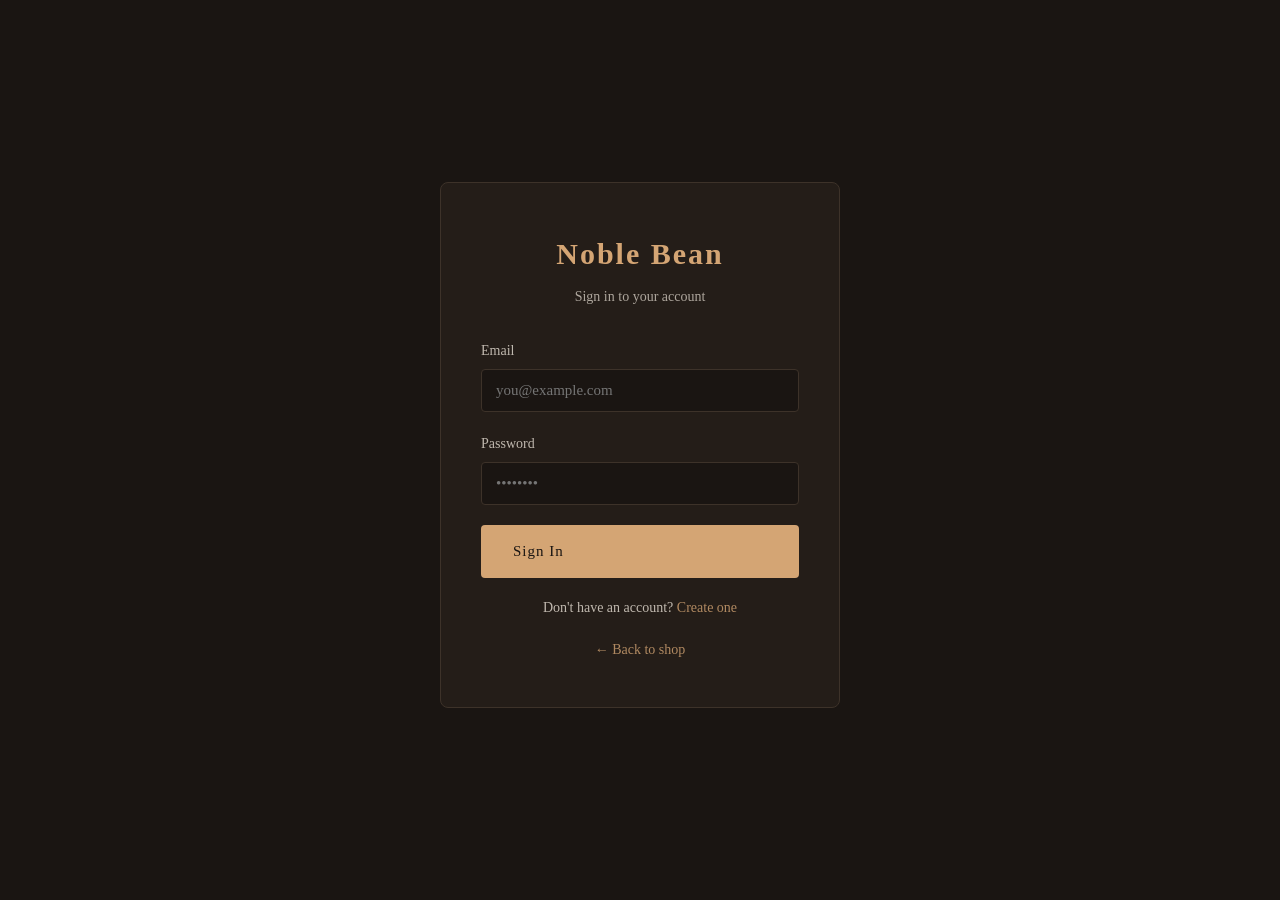
==== signin.html @ f36233e4 "Add files via upload" ====
<!DOCTYPE html>
<html lang="en">
<head>
    <meta charset="UTF-8">
    <meta name="viewport" content="width=device-width, initial-scale=1.0">
    <title>Sign In | Noble Bean</title>
    <link rel="stylesheet" href="style.css">
</head>
<body>

    <div class="auth-wrapper">
        <div class="auth-box">
            <h1>Noble Bean</h1>
            <p class="auth-sub">Sign in to your account</p>

            <form class="auth-form">
                <label for="email">Email</label>
                <input type="email" id="email" placeholder="you@example.com">

                <label for="password">Password</label>
                <input type="password" id="password" placeholder="••••••••">

                                <a href="account.html" class="btn full-width">Sign In</a>
            </form>

            <p class="auth-footer">
                Don't have an account? <a href="#">Create one</a>
            </p>
            <p class="auth-footer">
                <a href="index.html">← Back to shop</a>
            </p>
        </div>
    </div>

</body>
</html>
---- style.css ----
* {
    margin: 0;
    padding: 0;
    box-sizing: border-box;
}

body {
    font-family: Georgia, serif;
    background-color: #1a1512;
    color: #e8e0d5;
    line-height: 1.7;
    padding: 40px 20px;
}

header {
    text-align: center;
    padding-bottom: 40px;
    border-bottom: 1px solid #3d3229;
    max-width: 900px;
    margin: 0 auto 60px auto;
}

header h1 {
    font-size: 42px;
    letter-spacing: 3px;
    color: #d4a574;
}

.tagline {
    font-size: 15px;
    letter-spacing: 1px;
    opacity: 0.7;
}

section {
    max-width: 900px;
    margin: 0 auto 70px auto;
}

h2 {
    font-size: 28px;
    color: #d4a574;
    margin-bottom: 20px;
}

.hero {
    text-align: center;
    background-image: linear-gradientrgba(26, 21, 18, 0.75), rgba(26, 21, 18, 0.75), url('images/coffee-3.jpg');
    background-size: cover;
    background-position: center;
    border-radius: 8px;
    padding: 60px 30px;
}


.hero p {
    max-width: 600px;
    margin: 0 auto 30px auto;
}

.btn {
    display: inline-block;
    background-color: #d4a574;
    color: #1a1512;
    padding: 14px 32px;
    text-decoration: none;
    letter-spacing: 1px;
    border-radius: 4px;
}

.btn:hover {
    background-color: #e8c9a0;
}

.product-grid {
.product-grid {
    display: flex;
    gap: 20px;
    flex-wrap: wrap;
}

.card {
    flex: 1;
    min-width: 240px;
    background-color: #241d18;
    border: 1px solid #3d3229;
    border-radius: 6px;
    overflow: hidden;
}

.card img {
    width: 100%;
    height: 140px;
    object-fit: cover;
    object-position: center;
    display: block;
}

.card-body {
    padding: 24px;
}
    padding: 24px;
}


.card h3 {
    color: #d4a574;
    margin-bottom: 10px;
}

.price {
  .card h3 {
    color: #d4a574;
    margin-bottom: 10px;
}

.price {
    display: block;
    margin-top: 16px;
    font-weight: bold;
}
}

.contact a {
    color: #d4a574;
}

.small {
    font-size: 14px;
    opacity: 0.6;
    margin-top: 12px;
}

footer {
    max-width: 900px;
    margin: 0 auto;
    padding-top: 30px;
    border-top: 1px solid #3d3229;
    text-align: center;
    font-size: 14px;
    opacity: 0.6;
}

@media (max-width: 600px) {
    header h1 {
        font-size: 32px;
    }

    h2 {
        font-size: 24px;
    }
}a {
    color: #d4a574;
    text-decoration: none;
}.nav-signin {
    border: 1px solid #d4a574;
    border-radius: 4px;
    padding: 6px 16px;
    color: #d4a574;
}

.nav-signin:hover {
    background-color: #d4a574;
    color: #1a1512;
    border-bottom: 1px solid #d4a574;
}

.auth-wrapper {
    display: flex;
    justify-content: center;
    align-items: center;
    min-height: 90vh;
}

.auth-box {
    background-color: #241d18;
    border: 1px solid #3d3229;
    border-radius: 8px;
    padding: 45px 40px;
    width: 100%;
    max-width: 400px;
    text-align: center;
}

.auth-box h1 {
    color: #d4a574;
    font-size: 30px;
    letter-spacing: 2px;
    margin-bottom: 6px;
}

.auth-sub {
    font-size: 14px;
    opacity: 0.7;
    margin-bottom: 30px;
}

.auth-form {
    text-align: left;
}

.auth-form label {
    display: block;
    font-size: 14px;
    margin-bottom: 6px;
    opacity: 0.8;
}

.auth-form input {
    width: 100%;
    padding: 12px 14px;
    margin-bottom: 20px;
    background-color: #1a1512;
    border: 1px solid #3d3229;
    border-radius: 4px;
    color: #e8e0d5;
    font-family: inherit;
    font-size: 15px;
}

.auth-form input:focus {
    outline: none;
    border-color: #d4a574;
}

.full-width {
    width: 100%;
    border: none;
    cursor: pointer;
    font-family: inherit;
    font-size: 15px;
}

.auth-footer {
    font-size: 14px;
    margin-top: 18px;
    opacity: 0.8;
}

.auth-footer a {
    color: #d4a574;
}
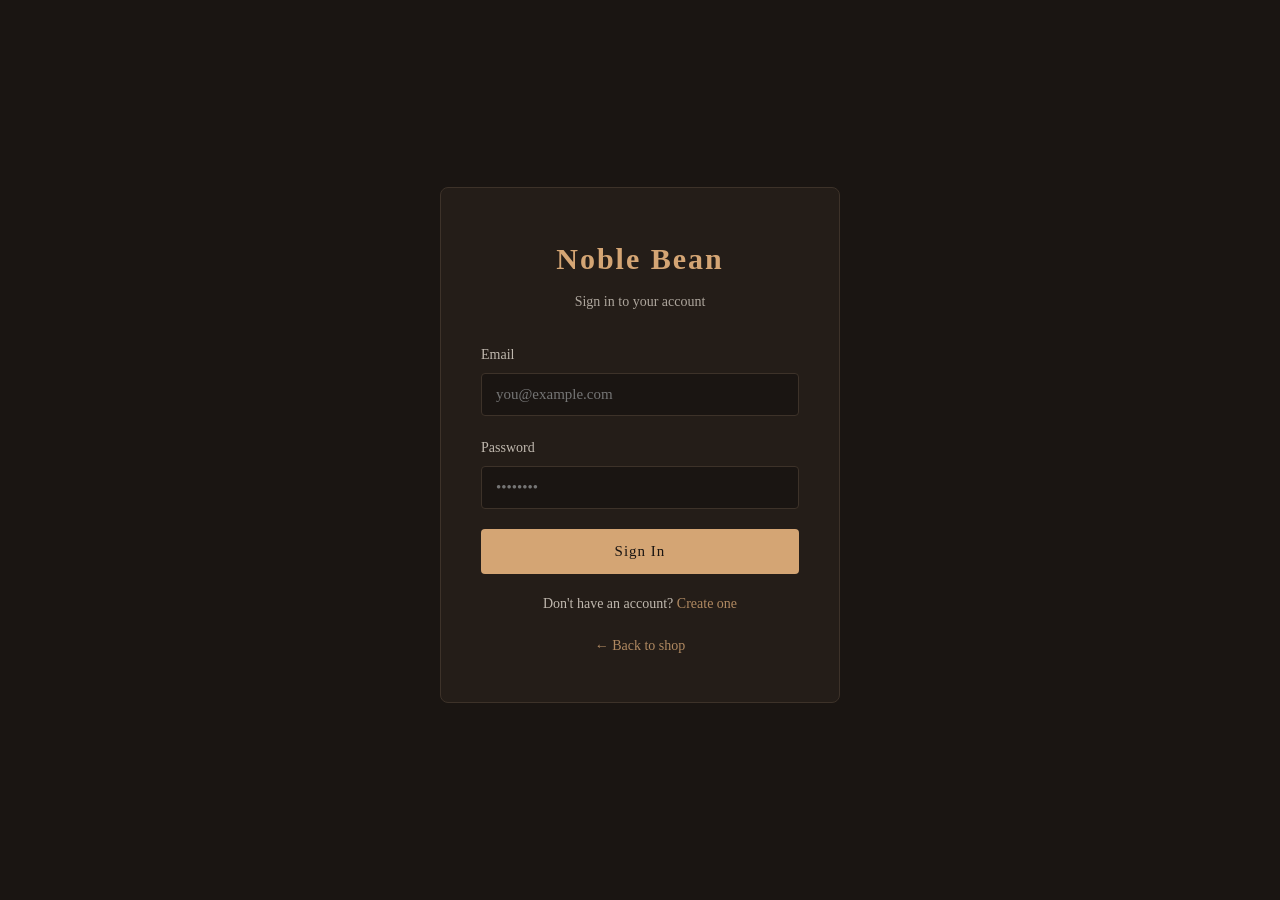
==== commit c4d394d8: "Add files via upload" ====
--- a/signin.html
+++ b/signin.html
@@ -19,8 +19,7 @@
 
                 <label for="password">Password</label>
                 <input type="password" id="password" placeholder="••••••••">
-
-                                <a href="account.html" class="btn full-width">Sign In</a>
+   <button type="button" class="btn full-width" id="signInBtn">Sign In</button>
             </form>
 
             <p class="auth-footer">
@@ -30,7 +29,7 @@
                 <a href="index.html">← Back to shop</a>
             </p>
         </div>
-    </div>
+        <script src="script.js"></script>
 
 </body>
 </html>
--- a/style.css
+++ b/style.css
@@ -239,4 +239,82 @@
 
 .auth-footer a {
     color: #d4a574;
+}.nav-user {
+    background-color: #d4a574;
+    color: #1a1512;
+    border-radius: 4px;
+    padding: 6px 16px;
+}
+
+.nav-user:hover {
+    background-color: #e8c9a0;
+    color: #1a1512;
+    border-bottom: 1px solid transparent;
+}
+
+.welcome {
+    background-color: #241d18;
+    border: 1px solid #3d3229;
+    border-radius: 8px;
+    padding: 32px;
+    text-align: center;
+}
+
+.welcome h2 {
+    margin-bottom: 8px;
+}
+
+.order-list {
+    display: flex;
+    flex-direction: column;
+    gap: 14px;
+}
+
+.order {
+    display: flex;
+    justify-content: space-between;
+    align-items: center;
+    background-color: #241d18;
+    border: 1px solid #3d3229;
+    border-radius: 6px;
+    padding: 20px 24px;
+    gap: 16px;
+    flex-wrap: wrap;
+}
+.order h3 {
+    color: #e8e0d5;
+    font-size: 17px;
+    margin-bottom: 4px;
+}
+
+.order-meta {
+    font-size: 13px;
+    opacity: 0.6;
+}
+
+.status {
+    font-size: 13px;
+    letter-spacing: 1px;
+    padding: 5px 14px;
+    border-radius: 20px;
+    white-space: nowrap;
+}
+
+.shipped {
+    background-color: #2d4a3e;
+    color: #8fd4b0;
+}
+
+.processing {
+    background-color: #4a3d2d;
+    color: #d4a574;
+}
+
+.delivered {
+    background-color: #2d3a4a;
+    color: #8fb8d4;
+}
+
+.signout-area {
+    text-align: center;
 }
